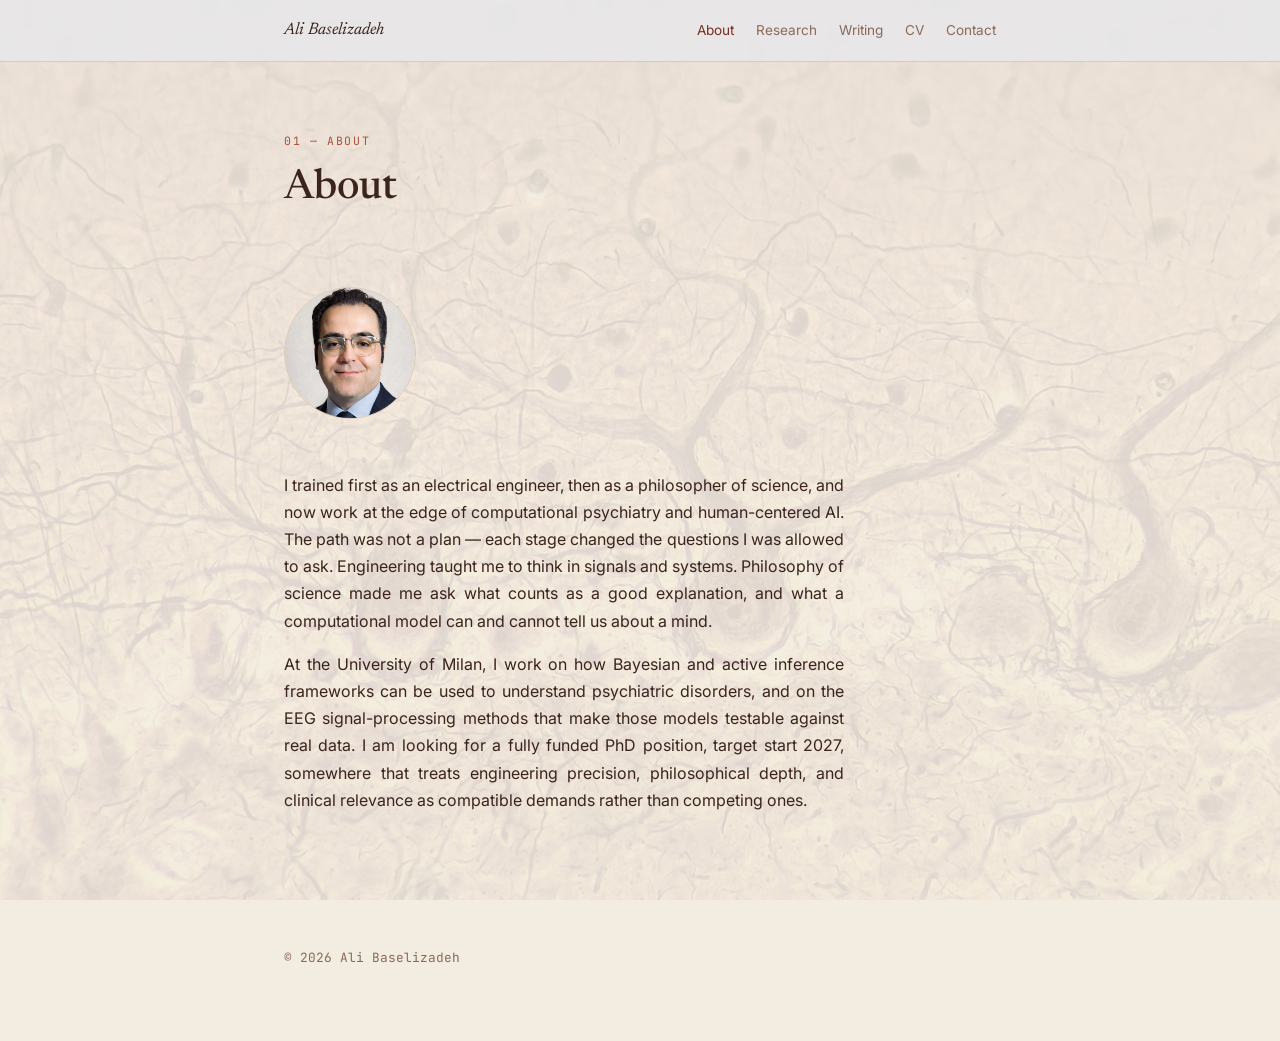
==== about.html @ d46c3729 "Add files via upload First version of website." ====
<!DOCTYPE html>
<html lang="en">
<head>
<meta charset="UTF-8" />
<meta name="viewport" content="width=device-width, initial-scale=1.0" />
<title>About — Ali Baselizadeh</title>
<meta name="description" content="About Ali Baselizadeh." />
<link rel="preconnect" href="https://fonts.googleapis.com" />
<link href="https://fonts.googleapis.com/css2?family=Newsreader:ital,opsz,wght@0,6..72,400;0,6..72,500;1,6..72,400;1,6..72,500&family=Inter:wght@400;500;600&family=JetBrains+Mono:wght@400;500&display=swap" rel="stylesheet" />
<link rel="stylesheet" href="style.css" />
</head>
<body class="theme-brick" data-bg-image="about">
<!--
  Optional background painting for this page.
  ADD YOUR IMAGE HERE: put a file named "background.jpg" in this same
  folder (next to the html files) and it will appear automatically,
  as a soft, low-opacity backdrop. Nothing shows until that file exists.
-->
<div class="bg-art"></div>
<header class="nav">
  <div class="nav-inner">
    <a href="index.html" class="nav-mark">Ali Baselizadeh</a>
    <nav class="nav-links">
      <a href="about.html" class="active">About</a>
      <a href="research.html">Research</a>
      <a href="writing.html">Writing</a>
      <a href="cv.html">CV</a>
      <a href="contact.html">Contact</a>
    </nav>
  </div>
</header>
<div class="page-head"><span class="eyebrow">01 &mdash; About</span><h1>About</h1></div>
<section id="about">
  <div class="wrap">
    <img src="portrait.jpg" alt="Ali Baselizadeh" style="width:132px;height:132px;border-radius:50%;object-fit:cover;margin-bottom:28px;border:1px solid var(--mist);" />

    <p class="lede">I trained first as an electrical engineer, then as a philosopher of science, and now work at the edge of computational psychiatry and human-centered AI. The path was not a plan &mdash; each stage changed the questions I was allowed to ask. Engineering taught me to think in signals and systems. Philosophy of science made me ask what counts as a good explanation, and what a computational model can and cannot tell us about a mind.</p>

    <p class="lede">At the University of Milan, I work on how Bayesian and active inference frameworks can be used to understand psychiatric disorders, and on the EEG signal-processing methods that make those models testable against real data. I am looking for a fully funded PhD position, target start 2027, somewhere that treats engineering precision, philosophical depth, and clinical relevance as compatible demands rather than competing ones.</p>
  </div>
</section>
<footer>
  <div class="wrap"><p>&copy; <span id="year"></span> Ali Baselizadeh</p></div>
</footer>
<script>document.getElementById('year').textContent = new Date().getFullYear();</script>
</body>
</html>
---- style.css ----
/* =====================================================================
   SHARED STYLESHEET — used by every page (index.html, about.html, ...)
   Keep this file in the SAME FOLDER as the html pages.
   Change a color once here and it updates the whole site.
===================================================================== */
:root{
  --bg:#e7e8ea;        /* page background — cool light grey (default / theme-blue) */
  --panel:#dde0e3;     /* card / alt-section background, slightly darker grey */
  --ink:#22262c;       /* primary text */
  --slate:#63697a;     /* secondary / muted text */
  --mist:#c3c6cc;      /* borders, dividers */
  --blue:#3f5c85;      /* accent 1 */
  --rose:#9c5875;      /* accent 2 */
  --maxw:760px;
}

/* ---------- Page color themes ----------
   Each page carries one of these classes on <body>.
   Change values here to retune a theme across every page that uses it. */
body.theme-blue{
  --bg:#e7e8ea; --panel:#dde0e3; --ink:#22262c; --slate:#63697a; --mist:#c3c6cc;
  --blue:#3f5c85; --rose:#9c5875;
}
body.theme-brick{
  --bg:#f3ece1; --panel:#ece1d0; --ink:#3a241c; --slate:#8a6a58; --mist:#dcc9b0;
  --blue:#7a2e22; --rose:#a85338;
}
body.theme-green{
  --bg:#ffffff; --panel:#eaf1ec; --ink:#12261c; --slate:#4b6358; --mist:#cfe0d5;
  --blue:#1c5c3f; --rose:#2f7d54;
}
body[data-bg-image="index"] .bg-art{ background-image:url('bg-green.jpg'); }
body[data-bg-image="about"] .bg-art{ background-image:url('bg-brick.jpg'); }
body[data-bg-image="research"] .bg-art{ background-image:url('bg-research.jpg'); }
body[data-bg-image="writing"] .bg-art{ background-image:url('bg-brick.jpg'); }
body[data-bg-image="cv"] .bg-art{ background-image:url('bg-cv.jpg'); }
body[data-bg-image="contact"] .bg-art{ background-image:url('bg-green.jpg'); }

*{box-sizing:border-box;}
html{scroll-behavior:smooth;}
body{
  margin:0;
  background:var(--bg);
  color:var(--ink);
  font-family:'Inter',sans-serif;
  font-size:16px;
  line-height:1.7;
  -webkit-font-smoothing:antialiased;
}
h1,h2,h3{
  font-family:'Newsreader',serif;
  font-weight:500;
  color:var(--ink);
  margin:0;
}
a{color:var(--blue);text-decoration:none;border-bottom:1px solid transparent;transition:border-color .2s,color .2s;}
a:hover, a:focus-visible{border-bottom-color:var(--blue);}
::selection{background:var(--rose);color:#fff;}

/* Justified body text throughout the site */
p, li, .lede, .cv-item .d{
  text-align:justify;
  text-justify:inter-word;
  hyphens:auto;
  -webkit-hyphens:auto;
}
h1,h2,h3,.eyebrow,.nav-links a,.nav-mark,.hero-links a,.contact-list a,.skill-tag,.entry .meta{
  text-align:left; /* headings/labels/short lines stay left-aligned, never justified */
}

/* Optional background painting layer — the actual image URL is set per
   page via body[data-bg-image] above; this just handles position/fade. */
.bg-art{
  position:fixed;inset:0;z-index:-1;
  background-position:center;background-size:cover;background-repeat:no-repeat;
  opacity:.10;
  pointer-events:none;
}

.wrap{max-width:var(--maxw);margin:0 auto;padding:0 24px;}
.eyebrow{
  font-family:'JetBrains Mono',monospace;
  font-size:.72rem;
  letter-spacing:.14em;
  text-transform:uppercase;
  color:var(--rose);
}

/* ---------- Nav (identical block on every page) ---------- */
header.nav{
  position:sticky;top:0;z-index:20;
  background:rgba(231,232,234,.88);
  backdrop-filter:blur(8px);
  border-bottom:1px solid var(--mist);
}
.nav-inner{
  max-width:var(--maxw);margin:0 auto;padding:16px 24px;
  display:flex;align-items:center;justify-content:space-between;gap:12px;flex-wrap:wrap;
}
.nav-mark{font-family:'Newsreader',serif;font-style:italic;font-size:1.05rem;color:var(--ink);border-bottom:none;}
.nav-links{display:flex;gap:22px;flex-wrap:wrap;}
.nav-links a{font-size:.85rem;color:var(--slate);border-bottom:none;}
.nav-links a:hover{color:var(--ink);}
.nav-links a.active{color:var(--blue);}

/* ---------- Hero (index.html only) ---------- */
.hero{max-width:var(--maxw);margin:0 auto;padding:88px 24px 60px;}
.hero h1{font-size:clamp(2.4rem,6vw,3.8rem);line-height:1.15;max-width:12ch;}
.hero h1 em{font-style:italic;color:var(--rose);}
.hero p.role{margin-top:18px;color:var(--slate);font-size:1.02rem;max-width:46ch;}
.hero p.role .name{color:var(--ink);}
.hero-links{margin-top:36px;display:flex;gap:22px;flex-wrap:wrap;}
.hero-links a{font-family:'JetBrains Mono',monospace;font-size:.82rem;color:var(--blue);}

.wave{width:100%;height:auto;margin-top:52px;display:block;}
.wave path{
  fill:none;stroke:url(#waveGradient);stroke-width:1.5;
  stroke-dasharray:1400;stroke-dashoffset:1400;
  animation:draw 2.6s ease-out .3s forwards;
}
@keyframes draw{to{stroke-dashoffset:0;}}
@media (prefers-reduced-motion: reduce){
  .wave path{animation:none;stroke-dashoffset:0;}
  html{scroll-behavior:auto;}
}

/* ---------- Page header (subpages: about / research / writing / cv / contact) ---------- */
.page-head{max-width:var(--maxw);margin:0 auto;padding:64px 24px 8px;}
.page-head h1{font-size:clamp(2rem,4.5vw,2.6rem);}

/* ---------- Sections ---------- */
section{padding:56px 0 64px;}
section .head{display:flex;align-items:baseline;gap:14px;margin-bottom:32px;}
section .head h2{font-size:clamp(1.5rem,3vw,1.9rem);}

.lede{max-width:56ch;color:var(--ink);}
.lede + .lede{margin-top:16px;}
.muted{color:var(--slate);}

/* portrait placeholder */
.portrait-slot{
  width:132px;height:132px;border-radius:50%;
  border:1px solid var(--mist);
  display:flex;align-items:center;justify-content:center;
  color:var(--slate);font-family:'JetBrains Mono',monospace;font-size:.68rem;
  text-align:center;padding:10px;margin-bottom:28px;
  background:var(--panel);
}

/* ---------- Research cards ---------- */
.projects{display:flex;flex-direction:column;gap:0;}
.project{
  display:grid;grid-template-columns:56px 1fr;gap:18px;
  padding:26px 0;border-top:1px solid var(--mist);
}
.project:first-child{border-top:none;padding-top:0;}
.project .num{font-family:'JetBrains Mono',monospace;font-size:.85rem;padding-top:3px;}
.project:nth-child(odd) .num{color:var(--blue);}
.project:nth-child(even) .num{color:var(--rose);}
.project h3{font-size:1.15rem;font-weight:500;margin-bottom:8px;}
.project p{color:var(--slate);margin:0;font-size:.96rem;}
.project .with{display:inline-block;margin-top:10px;font-family:'JetBrains Mono',monospace;font-size:.72rem;color:var(--slate);}

/* ---------- Writing ---------- */
.entry{padding:24px 0;border-top:1px solid var(--mist);}
.entry:first-child{border-top:none;padding-top:0;}
.entry .meta{font-family:'JetBrains Mono',monospace;font-size:.72rem;color:var(--rose);letter-spacing:.06em;margin-bottom:8px;}
.entry h3{font-size:1.1rem;font-weight:500;margin-bottom:8px;}
.entry p{color:var(--slate);margin:0;font-size:.95rem;}

.gallery{display:grid;grid-template-columns:repeat(auto-fit,minmax(300px,1fr));gap:14px;margin-top:24px;}
.gallery .frame{
  aspect-ratio:16/9;border:1px solid var(--mist);border-radius:8px;
  display:flex;align-items:center;justify-content:center;overflow:hidden;
  color:var(--slate);font-family:'JetBrains Mono',monospace;font-size:.62rem;text-align:center;padding:0;
  background:var(--panel);
}
.gallery img{width:100%;height:100%;object-fit:cover;border-radius:8px;}

/* ---------- CV ---------- */
.cv-grid{display:grid;grid-template-columns:1fr;gap:36px;}
@media(min-width:640px){.cv-grid{grid-template-columns:1fr 1fr;}}
.cv-block h3{
  font-family:'JetBrains Mono',monospace;font-size:.78rem;letter-spacing:.1em;
  text-transform:uppercase;color:var(--blue);font-weight:500;margin-bottom:16px;
}
.cv-item{margin-bottom:14px;}
.cv-item .t{font-size:.95rem;color:var(--ink);}
.cv-item .d{font-size:.82rem;color:var(--slate);}
.skills-list{display:flex;flex-wrap:wrap;gap:8px;margin-top:4px;}
.skill-tag{
  font-family:'JetBrains Mono',monospace;font-size:.72rem;color:var(--ink);
  border:1px solid var(--mist);border-radius:999px;padding:4px 12px;
  background:var(--panel);
}
.cv-download{margin-top:28px;font-size:.88rem;}

/* ---------- Contact ---------- */
.contact-list{display:flex;flex-direction:column;gap:10px;margin-top:22px;}
.contact-list a{font-size:1rem;}
.contact-list .label{color:var(--slate);font-family:'JetBrains Mono',monospace;font-size:.72rem;display:inline-block;width:110px;}

footer{padding:40px 0 60px;text-align:center;}
footer p{color:var(--slate);font-size:.8rem;font-family:'JetBrains Mono',monospace;}

@media(max-width:600px){
  .nav-links{gap:14px;}
  .project{grid-template-columns:1fr;}
}
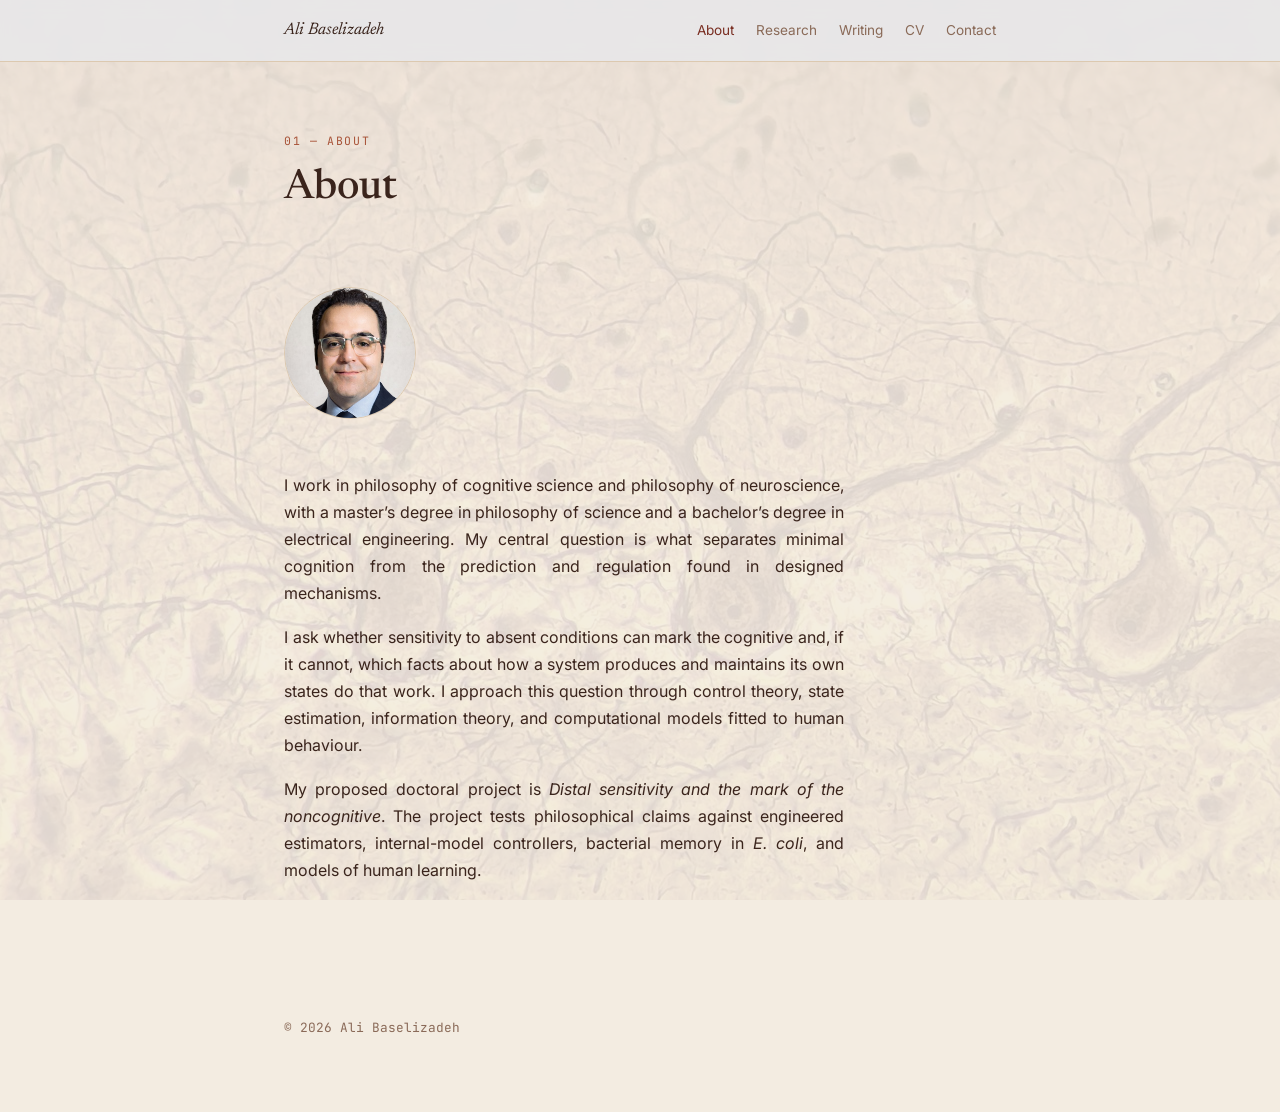
==== commit 26f30ed5: "Update site for philosophy research profile and CV" ====
--- a/about.html
+++ b/about.html
@@ -4,44 +4,21 @@
 <meta charset="UTF-8" />
 <meta name="viewport" content="width=device-width, initial-scale=1.0" />
 <title>About — Ali Baselizadeh</title>
-<meta name="description" content="About Ali Baselizadeh." />
+<meta name="description" content="Ali Baselizadeh — philosophy of cognitive science, philosophy of neuroscience, and computational modelling." />
 <link rel="preconnect" href="https://fonts.googleapis.com" />
 <link href="https://fonts.googleapis.com/css2?family=Newsreader:ital,opsz,wght@0,6..72,400;0,6..72,500;1,6..72,400;1,6..72,500&family=Inter:wght@400;500;600&family=JetBrains+Mono:wght@400;500&display=swap" rel="stylesheet" />
 <link rel="stylesheet" href="style.css" />
 </head>
 <body class="theme-brick" data-bg-image="about">
-<!--
-  Optional background painting for this page.
-  ADD YOUR IMAGE HERE: put a file named "background.jpg" in this same
-  folder (next to the html files) and it will appear automatically,
-  as a soft, low-opacity backdrop. Nothing shows until that file exists.
--->
 <div class="bg-art"></div>
-<header class="nav">
-  <div class="nav-inner">
-    <a href="index.html" class="nav-mark">Ali Baselizadeh</a>
-    <nav class="nav-links">
-      <a href="about.html" class="active">About</a>
-      <a href="research.html">Research</a>
-      <a href="writing.html">Writing</a>
-      <a href="cv.html">CV</a>
-      <a href="contact.html">Contact</a>
-    </nav>
-  </div>
-</header>
+<header class="nav"><div class="nav-inner"><a href="index.html" class="nav-mark">Ali Baselizadeh</a><nav class="nav-links"><a href="about.html" class="active">About</a><a href="research.html">Research</a><a href="writing.html">Writing</a><a href="cv.html">CV</a><a href="contact.html">Contact</a></nav></div></header>
 <div class="page-head"><span class="eyebrow">01 &mdash; About</span><h1>About</h1></div>
-<section id="about">
-  <div class="wrap">
-    <img src="portrait.jpg" alt="Ali Baselizadeh" style="width:132px;height:132px;border-radius:50%;object-fit:cover;margin-bottom:28px;border:1px solid var(--mist);" />
-
-    <p class="lede">I trained first as an electrical engineer, then as a philosopher of science, and now work at the edge of computational psychiatry and human-centered AI. The path was not a plan &mdash; each stage changed the questions I was allowed to ask. Engineering taught me to think in signals and systems. Philosophy of science made me ask what counts as a good explanation, and what a computational model can and cannot tell us about a mind.</p>
-
-    <p class="lede">At the University of Milan, I work on how Bayesian and active inference frameworks can be used to understand psychiatric disorders, and on the EEG signal-processing methods that make those models testable against real data. I am looking for a fully funded PhD position, target start 2027, somewhere that treats engineering precision, philosophical depth, and clinical relevance as compatible demands rather than competing ones.</p>
-  </div>
-</section>
-<footer>
-  <div class="wrap"><p>&copy; <span id="year"></span> Ali Baselizadeh</p></div>
-</footer>
+<section id="about"><div class="wrap">
+<img src="portrait.jpg" alt="Ali Baselizadeh" style="width:132px;height:132px;border-radius:50%;object-fit:cover;margin-bottom:28px;border:1px solid var(--mist);" />
+<p class="lede">I work in philosophy of cognitive science and philosophy of neuroscience, with a master&rsquo;s degree in philosophy of science and a bachelor&rsquo;s degree in electrical engineering. My central question is what separates minimal cognition from the prediction and regulation found in designed mechanisms.</p>
+<p class="lede">I ask whether sensitivity to absent conditions can mark the cognitive and, if it cannot, which facts about how a system produces and maintains its own states do that work. I approach this question through control theory, state estimation, information theory, and computational models fitted to human behaviour.</p>
+<p class="lede">My proposed doctoral project is <em>Distal sensitivity and the mark of the noncognitive</em>. The project tests philosophical claims against engineered estimators, internal-model controllers, bacterial memory in <em>E. coli</em>, and models of human learning.</p>
+</div></section>
+<footer><div class="wrap"><p>&copy; <span id="year"></span> Ali Baselizadeh</p></div></footer>
 <script>document.getElementById('year').textContent = new Date().getFullYear();</script>
-</body>
-</html>
+</body></html>
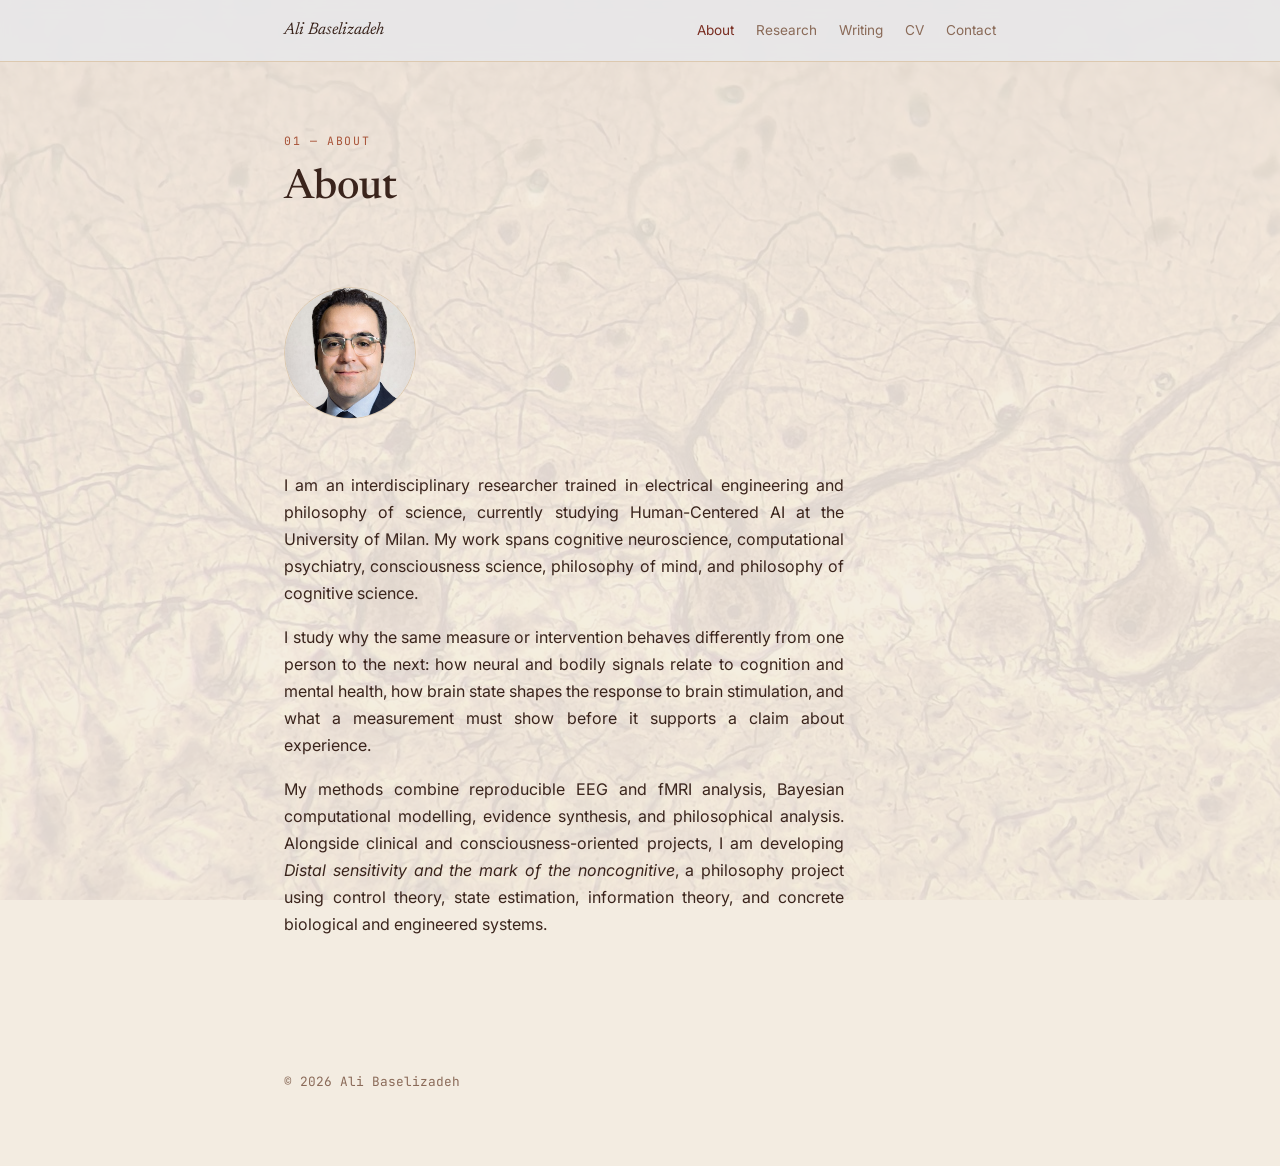
==== commit 586798f3: "Keep general CV and add philosophy research supplement" ====
--- a/about.html
+++ b/about.html
@@ -1,24 +1,4 @@
 <!DOCTYPE html>
-<html lang="en">
-<head>
-<meta charset="UTF-8" />
-<meta name="viewport" content="width=device-width, initial-scale=1.0" />
-<title>About — Ali Baselizadeh</title>
-<meta name="description" content="Ali Baselizadeh — philosophy of cognitive science, philosophy of neuroscience, and computational modelling." />
-<link rel="preconnect" href="https://fonts.googleapis.com" />
-<link href="https://fonts.googleapis.com/css2?family=Newsreader:ital,opsz,wght@0,6..72,400;0,6..72,500;1,6..72,400;1,6..72,500&family=Inter:wght@400;500;600&family=JetBrains+Mono:wght@400;500&display=swap" rel="stylesheet" />
-<link rel="stylesheet" href="style.css" />
-</head>
-<body class="theme-brick" data-bg-image="about">
-<div class="bg-art"></div>
-<header class="nav"><div class="nav-inner"><a href="index.html" class="nav-mark">Ali Baselizadeh</a><nav class="nav-links"><a href="about.html" class="active">About</a><a href="research.html">Research</a><a href="writing.html">Writing</a><a href="cv.html">CV</a><a href="contact.html">Contact</a></nav></div></header>
-<div class="page-head"><span class="eyebrow">01 &mdash; About</span><h1>About</h1></div>
-<section id="about"><div class="wrap">
-<img src="portrait.jpg" alt="Ali Baselizadeh" style="width:132px;height:132px;border-radius:50%;object-fit:cover;margin-bottom:28px;border:1px solid var(--mist);" />
-<p class="lede">I work in philosophy of cognitive science and philosophy of neuroscience, with a master&rsquo;s degree in philosophy of science and a bachelor&rsquo;s degree in electrical engineering. My central question is what separates minimal cognition from the prediction and regulation found in designed mechanisms.</p>
-<p class="lede">I ask whether sensitivity to absent conditions can mark the cognitive and, if it cannot, which facts about how a system produces and maintains its own states do that work. I approach this question through control theory, state estimation, information theory, and computational models fitted to human behaviour.</p>
-<p class="lede">My proposed doctoral project is <em>Distal sensitivity and the mark of the noncognitive</em>. The project tests philosophical claims against engineered estimators, internal-model controllers, bacterial memory in <em>E. coli</em>, and models of human learning.</p>
-</div></section>
-<footer><div class="wrap"><p>&copy; <span id="year"></span> Ali Baselizadeh</p></div></footer>
-<script>document.getElementById('year').textContent = new Date().getFullYear();</script>
-</body></html>
+<html lang="en"><head><meta charset="UTF-8" /><meta name="viewport" content="width=device-width, initial-scale=1.0" /><title>About — Ali Baselizadeh</title><meta name="description" content="Ali Baselizadeh — cognitive neuroscience, computational psychiatry, philosophy, and computational modelling." /><link rel="preconnect" href="https://fonts.googleapis.com" /><link href="https://fonts.googleapis.com/css2?family=Newsreader:ital,opsz,wght@0,6..72,400;0,6..72,500;1,0..72,400;1,6..72,500&family=Inter:wght@400;500;600&family=JetBrains+Mono:wght@400;500&display=swap" rel="stylesheet" /><link rel="stylesheet" href="style.css" /></head>
+<body class="theme-brick" data-bg-image="about"><div class="bg-art"></div><header class="nav"><div class="nav-inner"><a href="index.html" class="nav-mark">Ali Baselizadeh</a><nav class="nav-links"><a href="about.html" class="active">About</a><a href="research.html">Research</a><a href="writing.html">Writing</a><a href="cv.html">CV</a><a href="contact.html">Contact</a></nav></div></header>
+<div class="page-head"><span class="eyebrow">01 &mdash; About</span><h1>About</h1></div><section id="about"><div class="wrap"><img src="portrait.jpg" alt="Ali Baselizadeh" style="width:132px;height:132px;border-radius:50%;object-fit:cover;margin-bottom:28px;border:1px solid var(--mist);" /><p class="lede">I am an interdisciplinary researcher trained in electrical engineering and philosophy of science, currently studying Human-Centered AI at the University of Milan. My work spans cognitive neuroscience, computational psychiatry, consciousness science, philosophy of mind, and philosophy of cognitive science.</p><p class="lede">I study why the same measure or intervention behaves differently from one person to the next: how neural and bodily signals relate to cognition and mental health, how brain state shapes the response to brain stimulation, and what a measurement must show before it supports a claim about experience.</p><p class="lede">My methods combine reproducible EEG and fMRI analysis, Bayesian computational modelling, evidence synthesis, and philosophical analysis. Alongside clinical and consciousness-oriented projects, I am developing <em>Distal sensitivity and the mark of the noncognitive</em>, a philosophy project using control theory, state estimation, information theory, and concrete biological and engineered systems.</p></div></section><footer><div class="wrap"><p>&copy; <span id="year"></span> Ali Baselizadeh</p></div></footer><script>document.getElementById('year').textContent = new Date().getFullYear();</script></body></html>
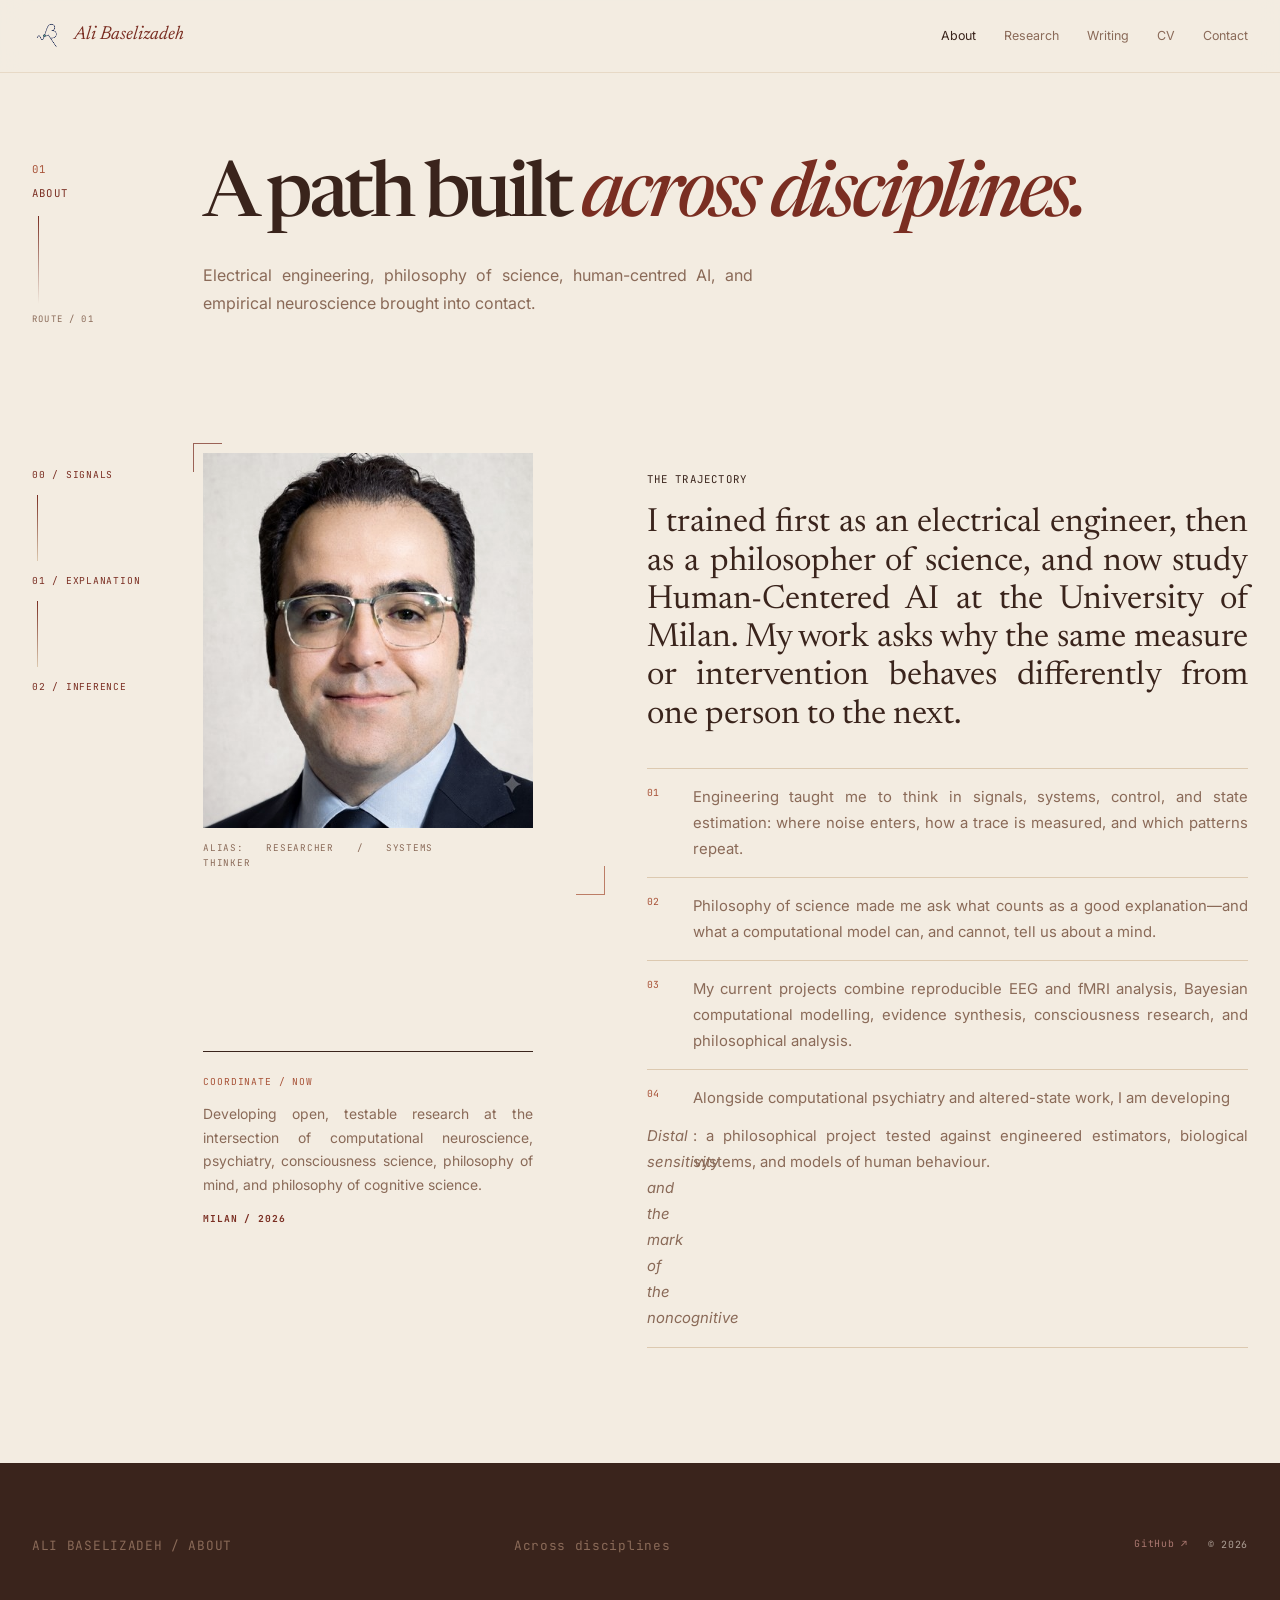
==== commit a8cf9193: "Mirror Manus portfolio layout on GitHub Pages" ====
--- a/about.html
+++ b/about.html
@@ -1,4 +1 @@
-<!DOCTYPE html>
-<html lang="en"><head><meta charset="UTF-8" /><meta name="viewport" content="width=device-width, initial-scale=1.0" /><title>About — Ali Baselizadeh</title><meta name="description" content="Ali Baselizadeh — cognitive neuroscience, computational psychiatry, philosophy, and computational modelling." /><link rel="preconnect" href="https://fonts.googleapis.com" /><link href="https://fonts.googleapis.com/css2?family=Newsreader:ital,opsz,wght@0,6..72,400;0,6..72,500;1,0..72,400;1,6..72,500&family=Inter:wght@400;500;600&family=JetBrains+Mono:wght@400;500&display=swap" rel="stylesheet" /><link rel="stylesheet" href="style.css" /></head>
-<body class="theme-brick" data-bg-image="about"><div class="bg-art"></div><header class="nav"><div class="nav-inner"><a href="index.html" class="nav-mark">Ali Baselizadeh</a><nav class="nav-links"><a href="about.html" class="active">About</a><a href="research.html">Research</a><a href="writing.html">Writing</a><a href="cv.html">CV</a><a href="contact.html">Contact</a></nav></div></header>
-<div class="page-head"><span class="eyebrow">01 &mdash; About</span><h1>About</h1></div><section id="about"><div class="wrap"><img src="portrait.jpg" alt="Ali Baselizadeh" style="width:132px;height:132px;border-radius:50%;object-fit:cover;margin-bottom:28px;border:1px solid var(--mist);" /><p class="lede">I am an interdisciplinary researcher trained in electrical engineering and philosophy of science, currently studying Human-Centered AI at the University of Milan. My work spans cognitive neuroscience, computational psychiatry, consciousness science, philosophy of mind, and philosophy of cognitive science.</p><p class="lede">I study why the same measure or intervention behaves differently from one person to the next: how neural and bodily signals relate to cognition and mental health, how brain state shapes the response to brain stimulation, and what a measurement must show before it supports a claim about experience.</p><p class="lede">My methods combine reproducible EEG and fMRI analysis, Bayesian computational modelling, evidence synthesis, and philosophical analysis. Alongside clinical and consciousness-oriented projects, I am developing <em>Distal sensitivity and the mark of the noncognitive</em>, a philosophy project using control theory, state estimation, information theory, and concrete biological and engineered systems.</p></div></section><footer><div class="wrap"><p>&copy; <span id="year"></span> Ali Baselizadeh</p></div></footer><script>document.getElementById('year').textContent = new Date().getFullYear();</script></body></html>
+<!doctype html><html lang="en"><head><meta charset="utf-8"><meta name="viewport" content="width=device-width,initial-scale=1"><title>About — Ali Baselizadeh</title><link rel="preconnect" href="https://fonts.googleapis.com"><link href="https://fonts.googleapis.com/css2?family=Newsreader:opsz,wght@6..72,400;6..72,500&family=Inter:wght@400;500;600&family=JetBrains+Mono:wght@400;500&display=swap" rel="stylesheet"><link rel="stylesheet" href="style.css"><link rel="stylesheet" href="manus-mirror.css"></head><body class="theme-brick"><div class="site-shell"><header class="site-header"><div class="nav-frame"><a class="brand-lockup" href="index.html"><img src="media/ali-signal-mark.png" alt=""><span class="brand-name">Ali Baselizadeh</span></a><nav class="site-nav"><a class="active" href="about.html">About</a><a href="research.html">Research</a><a href="writing.html">Writing</a><a href="cv.html">CV</a><a href="contact.html">Contact</a></nav></div></header><main class="subpage"><div class="section-frame page-header"><div class="page-header-meta"><span>01</span><span>ABOUT</span><i class="route-stem"></i><small>ROUTE / 01</small></div><div><h1>A path built <em>across disciplines.</em></h1><p>Electrical engineering, philosophy of science, human-centred AI, and empirical neuroscience brought into contact.</p></div></div><section class="section-frame bio-section"><aside class="bio-route"><span>00 / SIGNALS</span><i></i><span>01 / EXPLANATION</span><i></i><span>02 / INFERENCE</span></aside><div class="bio-portrait fracture-corner"><img src="media/portrait.jpg" alt="Ali Baselizadeh"><p>ALIAS: RESEARCHER / SYSTEMS THINKER</p></div><div class="bio-copy"><p class="eyebrow-copy">THE TRAJECTORY</p><p class="bio-lead">I trained first as an electrical engineer, then as a philosopher of science, and now study Human-Centered AI at the University of Milan. My work asks why the same measure or intervention behaves differently from one person to the next.</p><div class="bio-paragraphs"><p><span>01</span>Engineering taught me to think in signals, systems, control, and state estimation: where noise enters, how a trace is measured, and which patterns repeat.</p><p><span>02</span>Philosophy of science made me ask what counts as a good explanation—and what a computational model can, and cannot, tell us about a mind.</p><p><span>03</span>My current projects combine reproducible EEG and fMRI analysis, Bayesian computational modelling, evidence synthesis, consciousness research, and philosophical analysis.</p><p><span>04</span>Alongside computational psychiatry and altered-state work, I am developing <em>Distal sensitivity and the mark of the noncognitive</em>: a philosophical project tested against engineered estimators, biological systems, and models of human behaviour.</p></div></div><aside class="bio-note"><span>COORDINATE / NOW</span><p>Developing open, testable research at the intersection of computational neuroscience, psychiatry, consciousness science, philosophy of mind, and philosophy of cognitive science.</p><strong>MILAN / 2026</strong></aside></section></main><footer class="site-footer"><div class="section-frame footer-frame"><p>ALI BASELIZADEH / ABOUT</p><p>Across disciplines</p><a href="https://github.com/AliBaselizadeh" target="_blank" rel="noopener">GitHub ↗</a><span>© <span id="year"></span></span></div></footer></div><script>document.getElementById('year').textContent=new Date().getFullYear()</script></body></html>
--- a/manus-mirror.css
+++ b/manus-mirror.css
@@ -0,0 +1,10 @@
+/* Same structure as the Manus portfolio; all colors intentionally inherit GitHub theme variables. */
+:root{--display:'Newsreader',Georgia,serif;--body:'Inter',system-ui,sans-serif;--mono:'JetBrains Mono',monospace;--ease-out:cubic-bezier(.23,1,.32,1)}
+*{box-sizing:border-box}.site-shell{min-height:100vh;overflow:clip;background:var(--bg)}.section-frame,.nav-frame{width:min(1240px,calc(100% - 64px));margin:0 auto}.site-header{position:sticky;top:0;z-index:40;border-bottom:1px solid color-mix(in srgb,var(--mist) 55%,transparent);background:color-mix(in srgb,var(--bg) 93%,transparent);backdrop-filter:blur(12px)}.nav-frame{min-height:72px;display:flex;align-items:center;justify-content:space-between}.brand-lockup{display:inline-flex;align-items:center;gap:11px}.brand-lockup img{width:31px;height:31px;object-fit:contain}.brand-name{font-family:var(--display);font-size:1.18rem;font-style:italic}.site-nav{display:flex;align-items:stretch;align-self:stretch;gap:28px}.site-nav a{display:inline-flex;align-items:center;color:var(--slate);font-size:.78rem;border:0}.site-nav a:hover,.site-nav a.active{color:var(--ink)}
+.hero-section{position:relative;min-height:690px;isolation:isolate}.hero-canvas,.research-canvas,.writing-canvas,.cv-canvas,.contact-canvas{position:absolute;inset:0;z-index:-1;pointer-events:none}.hero-canvas{background:linear-gradient(90deg,color-mix(in srgb,var(--bg) 99%,transparent),color-mix(in srgb,var(--bg) 97%,transparent) 46%,color-mix(in srgb,var(--bg) 83%,transparent) 69%,color-mix(in srgb,var(--bg) 94%,transparent)),url('media/img0062-neural-tracts-landscape.webp') center/cover;filter:saturate(.62) contrast(.88)}.hero-frame{position:relative;display:grid;grid-template-columns:1.1fr .75fr;gap:6vw;padding-top:clamp(88px,12vw,158px)}.hero-copy{max-width:640px}.kicker,.eyebrow-copy,.project-tag,.page-header-meta,.entry-code,.read-note,.contact-location,.portrait-meta,.publication-strip>span{font-family:var(--mono);font-size:.67rem;letter-spacing:.11em;line-height:1.5}.kicker{color:var(--blue);margin:0 0 24px}.hero-copy h1,.page-header h1,h2,h3{font-family:var(--display);font-weight:500}.hero-copy h1{margin:0;max-width:11ch;font-size:clamp(3.55rem,6.5vw,6.65rem);line-height:.94;letter-spacing:-.055em}.hero-copy em,.page-header em{color:var(--blue)}.hero-lede{max-width:51ch;margin:32px 0 0;color:var(--slate);line-height:1.8;font-size:1.02rem}.hero-actions{display:flex;gap:26px;align-items:center;margin-top:37px}.button-ink{display:inline-flex;align-items:center;gap:10px;padding:12px 17px;background:var(--ink);color:var(--bg);font-family:var(--mono);font-size:.72rem;border:0}.button-ink:hover{background:var(--blue);color:var(--bg)}.text-link{display:inline-flex;gap:9px;align-items:center;color:var(--blue);font-family:var(--mono);font-size:.72rem;border-bottom:1px solid currentColor!important;padding-bottom:4px}.portrait-module{position:relative;justify-self:end;align-self:start;width:min(100%,330px);margin-top:38px;background:var(--bg)}.portrait-module img{width:100%;aspect-ratio:.94;display:block;object-fit:cover;object-position:50% 10%;filter:saturate(.86) contrast(1.04)}.portrait-meta{display:flex;justify-content:flex-end;padding:12px 0 0;color:var(--slate)}.fracture-corner{position:relative}.fracture-corner:before,.fracture-corner:after{content:"";position:absolute;width:28px;height:28px;pointer-events:none;opacity:.72}.fracture-corner:before{top:-10px;left:-10px;border-top:1px solid var(--blue);border-left:1px solid var(--blue)}.fracture-corner:after{bottom:-10px;right:-10px;border-right:1px solid var(--rose);border-bottom:1px solid var(--rose)}.hero-trace{grid-column:1/-1;width:min(680px,72%);margin-top:32px}.trace-glyph{display:block;width:100%;height:auto}.trace-glyph path{stroke:var(--blue);stroke-width:1.6;fill:none}.trace-glyph circle{fill:var(--rose)}.hero-annotation{grid-column:2;margin:-6px 0 38px;align-self:end;color:var(--slate);font-family:var(--mono);font-size:.67rem;line-height:1.8}
+.home-intro{padding-top:110px;padding-bottom:110px}.intro-grid{display:grid;grid-template-columns:minmax(150px,.4fr) 1.6fr;gap:8vw}.intro-grid h2{max-width:19ch;margin:0;font-size:clamp(2.25rem,4.4vw,4.4rem);line-height:1.02;letter-spacing:-.045em}.inline-link{margin-top:28px}.area-section{background:var(--ink);color:var(--bg);padding:92px 0 106px}.areas-heading{display:grid;grid-template-columns:minmax(150px,.4fr) 1.6fr;gap:8vw;margin:35px 0 66px}.areas-heading .eyebrow-copy{color:var(--blue)}.areas-heading>p:last-child{max-width:40ch;margin:0;color:color-mix(in srgb,var(--bg) 68%,transparent);line-height:1.7}.area-row{display:grid;grid-template-columns:minmax(200px,.8fr) 1.1fr;gap:26px;align-items:start;padding:26px 0;border-top:1px solid color-mix(in srgb,var(--bg) 17%,transparent)}.area-row:last-child{border-bottom:1px solid color-mix(in srgb,var(--bg) 17%,transparent)}.area-row h3{margin:0;font-size:1.55rem}.area-row p{margin:2px 0;color:color-mix(in srgb,var(--bg) 63%,transparent);line-height:1.65;font-size:.9rem}
+.subpage{min-height:calc(100vh - 76px)}.page-header{display:grid;grid-template-columns:120px 1fr;gap:4vw;padding-top:88px;padding-bottom:70px}.page-header-meta{display:flex;flex-direction:column;gap:8px;color:var(--blue)}.page-header-meta span:first-child{color:var(--rose)}.page-header-meta small{color:var(--slate);font-family:var(--mono);font-size:.56rem}.route-stem{width:1px;height:88px;margin:7px 0 1px 6px;background:linear-gradient(var(--blue),transparent)}.page-header h1{margin:0;font-size:clamp(3.15rem,6vw,5.5rem);line-height:.97;letter-spacing:-.055em}.page-header p{max-width:55ch;margin:26px 0 0;color:var(--slate);font-size:1rem;line-height:1.75}.projects-section{padding-bottom:115px}.project-intro{display:grid;grid-template-columns:120px minmax(0,1fr) 185px;gap:4vw;padding-bottom:35px}.project-intro>p:last-child{margin:0;max-width:50ch;color:var(--slate);line-height:1.7}.research-specimen{grid-column:3;grid-row:1/span 2;align-self:start;margin:0}.research-specimen img{display:block;width:100%;aspect-ratio:1;object-fit:cover}.research-specimen figcaption,.cv-signal-study figcaption{margin-top:8px;color:var(--slate);font-family:var(--mono);font-size:.55rem;letter-spacing:.08em;line-height:1.6}.project-stack{border-top:1px solid var(--mist)}.project-card{position:relative;display:grid;grid-template-columns:120px minmax(0,1fr) 28px;gap:4vw;padding:34px 0 31px;border-bottom:1px solid var(--mist);transition:background .2s var(--ease-out),padding .2s var(--ease-out)}.project-card:hover{background:color-mix(in srgb,var(--blue) 7%,transparent);padding-left:18px;padding-right:18px}.project-index{display:flex;gap:10px;color:var(--rose);font-family:var(--mono);font-size:.72rem}.project-index i{width:45px;height:1px;margin-top:6px;background:var(--rose)}.project-card h2{margin:8px 0 12px;font-size:clamp(1.55rem,2.8vw,2.45rem);line-height:1.04;letter-spacing:-.035em}.project-tag{margin:0;color:var(--blue)}.project-card p:not(.project-tag){max-width:68ch;margin:0;color:var(--slate);font-size:.94rem;line-height:1.75}.project-arrow{align-self:start;color:var(--blue);border:0}.project-status{align-self:start;color:var(--slate);font-family:var(--mono);font-size:.56rem;letter-spacing:.08em;text-align:right}
+.bio-section{display:grid;grid-template-columns:120px minmax(260px,.75fr) minmax(360px,1.15fr);grid-template-areas:'route portrait copy' 'route note copy';gap:45px 4vw;padding-bottom:115px;align-items:start}.bio-route{grid-area:route;display:flex;flex-direction:column;align-items:flex-start;gap:12px;padding-top:14px;color:var(--blue);font-family:var(--mono);font-size:.6rem;letter-spacing:.08em}.bio-route i{height:66px;width:1px;margin-left:5px;background:linear-gradient(var(--blue),var(--mist))}.bio-portrait{grid-area:portrait}.bio-portrait img{display:block;width:100%;max-width:330px;aspect-ratio:.88;object-fit:cover;object-position:50% 10%;filter:saturate(.84) contrast(1.03)}.bio-portrait p{max-width:230px;margin:13px 0;color:var(--slate);font-family:var(--mono);font-size:.58rem;letter-spacing:.08em}.bio-copy{grid-area:copy;max-width:640px;padding-top:8px}.bio-lead{margin:18px 0 33px;font-family:var(--display);font-size:clamp(1.55rem,2.6vw,2.3rem);line-height:1.15}.bio-paragraphs{border-top:1px solid var(--mist)}.bio-paragraphs p{display:grid;grid-template-columns:34px 1fr;gap:12px;margin:0;padding:15px 0;border-bottom:1px solid var(--mist);color:var(--slate);font-size:.93rem;line-height:1.75}.bio-paragraphs span{color:var(--rose);font-family:var(--mono);font-size:.61rem}.bio-note{grid-area:note;max-width:330px;padding:22px 0 0;border-top:1px solid var(--ink)}.bio-note>span,.bio-note strong{display:block;color:var(--rose);font-family:var(--mono);font-size:.6rem;letter-spacing:.09em}.bio-note p{margin:13px 0;color:var(--slate);font-size:.87rem;line-height:1.7}.bio-note strong{color:var(--blue)}
+.writing-section{padding-bottom:92px}.entry-list{border-top:1px solid var(--mist)}.essay-entry{display:grid;grid-template-columns:120px 1fr;gap:4vw;padding:40px 0 42px;border-bottom:1px solid var(--mist)}.entry-code{color:var(--blue)}.essay-entry h2{margin:10px 0 13px;max-width:25ch;font-size:clamp(1.7rem,3.3vw,2.8rem);line-height:1.02}.essay-entry p:not(.project-tag){max-width:70ch;margin:0;color:var(--slate);line-height:1.8}.read-note{display:inline-block;margin-top:20px;color:var(--rose)}.cv-section{padding-bottom:118px}.cv-identity{position:relative;max-width:920px;min-height:355px;padding:44px 46px;background:color-mix(in srgb,var(--panel) 72%,transparent);border:1px solid color-mix(in srgb,var(--blue) 28%,transparent)}.cv-identity h2{max-width:20ch;margin:16px 0;font-size:clamp(2.05rem,4vw,3.5rem);line-height:1.02}.cv-identity>p:not(.eyebrow-copy){margin:0 0 25px;color:var(--slate);font-family:var(--mono);font-size:.73rem}.cv-downloads{display:flex;flex-wrap:wrap;gap:10px;align-items:center;padding-right:230px}.cv-signal-study{position:absolute;right:42px;bottom:37px;width:198px;margin:0}.cv-signal-study img{display:block;width:100%;aspect-ratio:1.05;object-fit:cover;filter:grayscale(1) contrast(1.13);mix-blend-mode:multiply}.cv-columns{display:grid;grid-template-columns:1.15fr .85fr;gap:9vw;margin-top:73px}.cv-line{padding:19px 0;border-top:1px solid var(--mist)}.cv-line:last-child{border-bottom:1px solid var(--mist)}.cv-line h3{margin:0;font-size:1.25rem;line-height:1.2}.cv-line p{margin:8px 0;color:var(--slate);font-family:var(--mono);font-size:.68rem}.skill-grid{display:grid;grid-template-columns:repeat(2,1fr);margin-top:19px;border-top:1px solid var(--mist)}.skill-grid span{display:flex;flex-direction:column;gap:8px;min-height:104px;padding:15px 10px;border-bottom:1px solid var(--mist);font-size:.82rem}.skill-grid span:nth-child(odd){border-right:1px solid var(--mist)}.skill-grid small{color:var(--blue);font-family:var(--mono);font-size:.61rem}.publication-strip{display:grid;grid-template-columns:160px 1fr 20px;gap:25px;align-items:start;margin-top:74px;padding:24px 0;border-top:1px solid var(--ink);border-bottom:1px solid var(--ink)}.publication-strip>span{color:var(--rose)}.publication-strip p{margin:0;font-size:.91rem;line-height:1.75}
+.contact-section{display:grid;grid-template-columns:120px 1fr;gap:4vw;padding-bottom:138px}.contact-route{padding-top:5px}.contact-location{margin:0 0 16px;color:var(--rose)}.contact-route>p:not(.contact-location){color:var(--slate);font-size:.83rem;line-height:1.7}.contact-route>span{display:block;margin-top:28px;color:var(--blue);font-family:var(--mono);font-size:.58rem;letter-spacing:.08em}.contact-list{border-top:1px solid var(--mist)}.contact-list a{display:grid;grid-template-columns:150px 1fr 24px;gap:30px;align-items:center;padding:27px 0;border-bottom:1px solid var(--mist);transition:padding .18s var(--ease-out),background .18s var(--ease-out)}.contact-list a:hover{padding-left:17px;padding-right:17px;background:color-mix(in srgb,var(--blue) 8%,transparent)}.contact-list a span{color:var(--rose);font-family:var(--mono);font-size:.67rem;letter-spacing:.1em}.contact-list a strong{font-family:var(--display);font-size:clamp(1.25rem,2.7vw,2.25rem);font-weight:500;overflow-wrap:anywhere}.site-footer{background:var(--ink);color:color-mix(in srgb,var(--bg) 62%,transparent)}.footer-frame{display:grid;grid-template-columns:1fr 1.3fr auto auto;gap:20px;align-items:center;padding:32px 0;font-family:var(--mono);font-size:.62rem;letter-spacing:.07em}.footer-frame p{margin:0}.footer-frame a{color:color-mix(in srgb,var(--blue) 65%,white)}
+@media(max-width:820px){.section-frame,.nav-frame{width:min(100% - 40px,1240px)}.site-nav{gap:16px}.hero-frame{grid-template-columns:1fr;padding-top:78px}.portrait-module{grid-row:2;justify-self:start;width:min(70%,300px);margin-top:8px}.hero-trace{grid-column:1;width:100%;margin-top:4px}.hero-annotation{grid-column:1;margin:0 0 40px}.intro-grid,.areas-heading{grid-template-columns:1fr;gap:18px}.area-row{grid-template-columns:1fr;gap:8px}.page-header{grid-template-columns:1fr;gap:24px;padding-top:65px;padding-bottom:53px}.project-intro{grid-template-columns:1fr minmax(110px,32%);gap:17px}.project-intro>p:first-child{grid-column:1/-1}.research-specimen{grid-column:2;grid-row:2}.project-card{grid-template-columns:55px 1fr 20px;gap:14px}.project-index i{display:none}.essay-entry{grid-template-columns:55px 1fr;gap:14px}.bio-section{grid-template-columns:55px 1fr;grid-template-areas:'route portrait' 'route copy' 'route note';gap:30px 4vw}.cv-columns{grid-template-columns:1fr;gap:39px}.cv-identity{padding:34px 26px}.cv-downloads{padding-right:0;align-items:flex-start;flex-direction:column}.cv-signal-study{right:26px;bottom:28px;width:146px}.publication-strip{grid-template-columns:1fr 20px;gap:16px}.publication-strip>span{grid-column:1/-1}.contact-section{grid-template-columns:1fr}.contact-list a{grid-template-columns:1fr 20px;gap:10px}.contact-list a span{grid-column:1/-1}.footer-frame{grid-template-columns:1fr;gap:10px}}@media(max-width:480px){.section-frame,.nav-frame{width:min(100% - 32px,1240px)}.hero-copy h1{font-size:3.2rem}.hero-actions{align-items:flex-start;flex-direction:column;gap:18px}.project-card{grid-template-columns:1fr}.research-specimen{width:120px}}
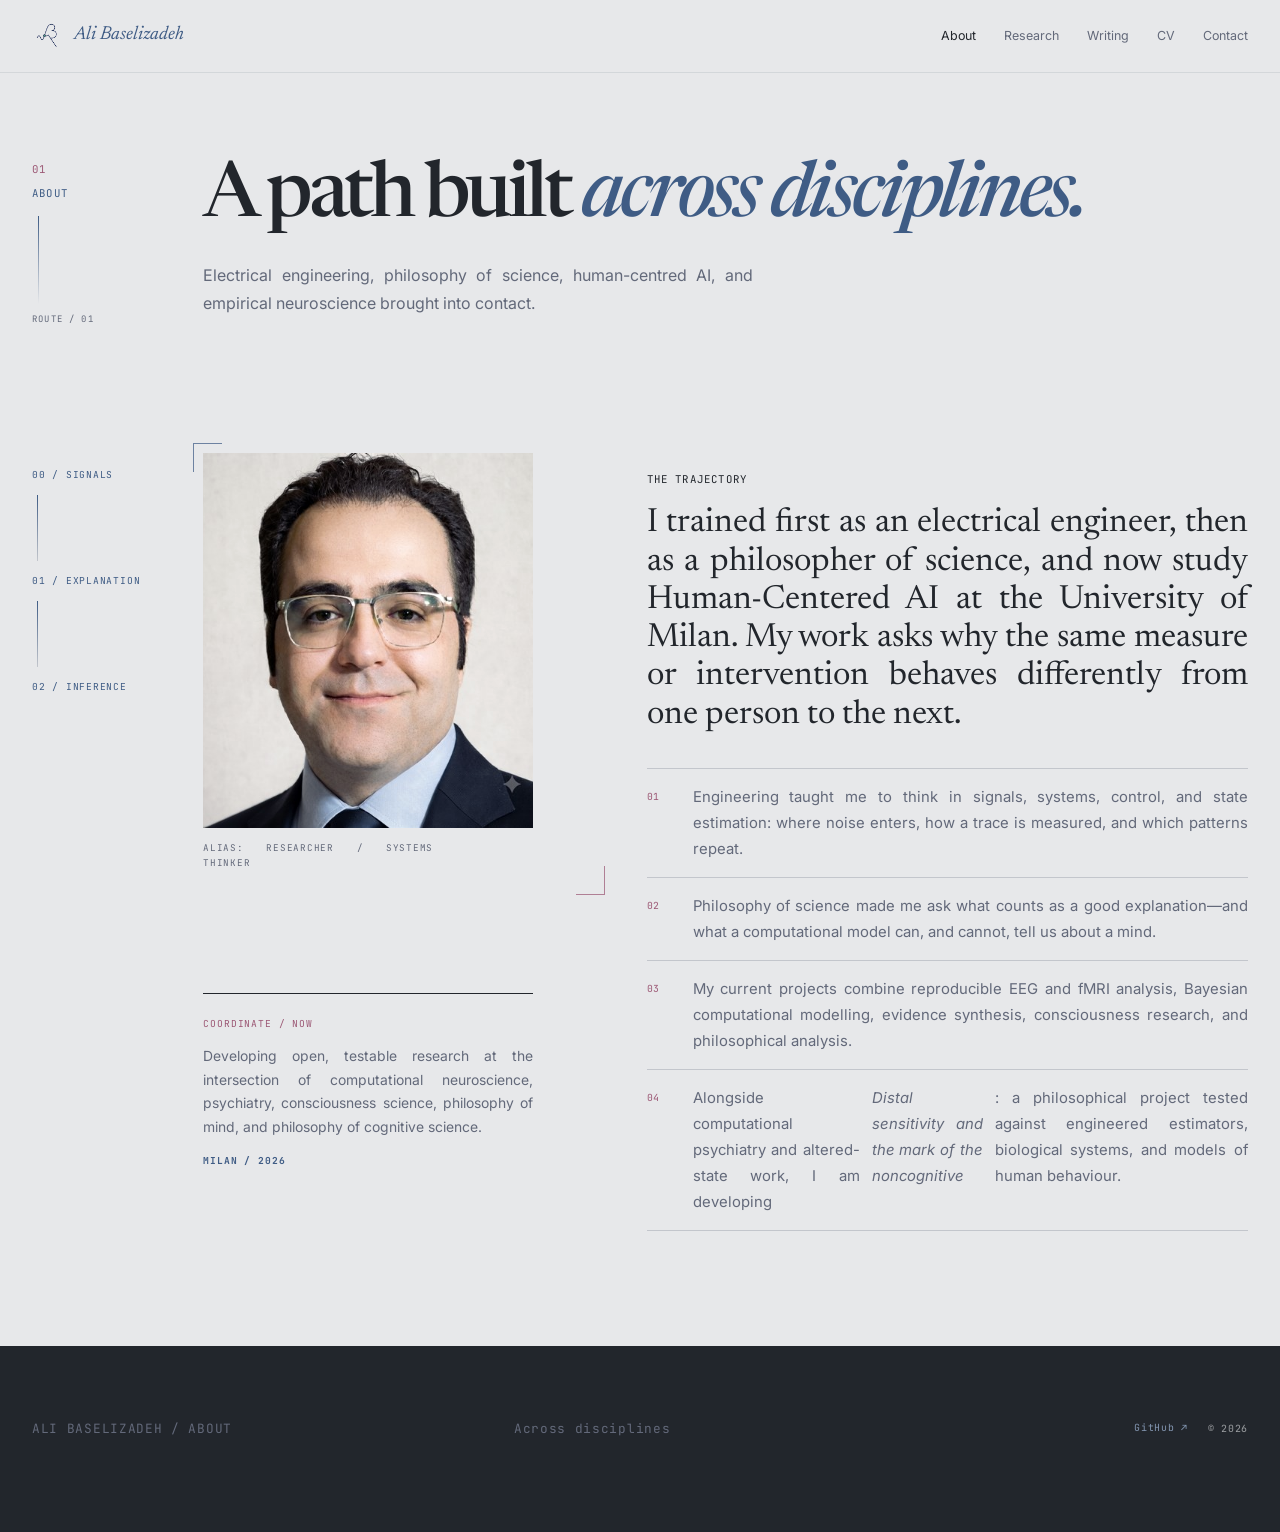
==== commit 6e37fadf: "Fix About text flow and unify cool grey theme" ====
--- a/about.html
+++ b/about.html
@@ -1 +1 @@
-<!doctype html><html lang="en"><head><meta charset="utf-8"><meta name="viewport" content="width=device-width,initial-scale=1"><title>About — Ali Baselizadeh</title><link rel="preconnect" href="https://fonts.googleapis.com"><link href="https://fonts.googleapis.com/css2?family=Newsreader:opsz,wght@6..72,400;6..72,500&family=Inter:wght@400;500;600&family=JetBrains+Mono:wght@400;500&display=swap" rel="stylesheet"><link rel="stylesheet" href="style.css"><link rel="stylesheet" href="manus-mirror.css"></head><body class="theme-brick"><div class="site-shell"><header class="site-header"><div class="nav-frame"><a class="brand-lockup" href="index.html"><img src="media/ali-signal-mark.png" alt=""><span class="brand-name">Ali Baselizadeh</span></a><nav class="site-nav"><a class="active" href="about.html">About</a><a href="research.html">Research</a><a href="writing.html">Writing</a><a href="cv.html">CV</a><a href="contact.html">Contact</a></nav></div></header><main class="subpage"><div class="section-frame page-header"><div class="page-header-meta"><span>01</span><span>ABOUT</span><i class="route-stem"></i><small>ROUTE / 01</small></div><div><h1>A path built <em>across disciplines.</em></h1><p>Electrical engineering, philosophy of science, human-centred AI, and empirical neuroscience brought into contact.</p></div></div><section class="section-frame bio-section"><aside class="bio-route"><span>00 / SIGNALS</span><i></i><span>01 / EXPLANATION</span><i></i><span>02 / INFERENCE</span></aside><div class="bio-portrait fracture-corner"><img src="media/portrait.jpg" alt="Ali Baselizadeh"><p>ALIAS: RESEARCHER / SYSTEMS THINKER</p></div><div class="bio-copy"><p class="eyebrow-copy">THE TRAJECTORY</p><p class="bio-lead">I trained first as an electrical engineer, then as a philosopher of science, and now study Human-Centered AI at the University of Milan. My work asks why the same measure or intervention behaves differently from one person to the next.</p><div class="bio-paragraphs"><p><span>01</span>Engineering taught me to think in signals, systems, control, and state estimation: where noise enters, how a trace is measured, and which patterns repeat.</p><p><span>02</span>Philosophy of science made me ask what counts as a good explanation—and what a computational model can, and cannot, tell us about a mind.</p><p><span>03</span>My current projects combine reproducible EEG and fMRI analysis, Bayesian computational modelling, evidence synthesis, consciousness research, and philosophical analysis.</p><p><span>04</span>Alongside computational psychiatry and altered-state work, I am developing <em>Distal sensitivity and the mark of the noncognitive</em>: a philosophical project tested against engineered estimators, biological systems, and models of human behaviour.</p></div></div><aside class="bio-note"><span>COORDINATE / NOW</span><p>Developing open, testable research at the intersection of computational neuroscience, psychiatry, consciousness science, philosophy of mind, and philosophy of cognitive science.</p><strong>MILAN / 2026</strong></aside></section></main><footer class="site-footer"><div class="section-frame footer-frame"><p>ALI BASELIZADEH / ABOUT</p><p>Across disciplines</p><a href="https://github.com/AliBaselizadeh" target="_blank" rel="noopener">GitHub ↗</a><span>© <span id="year"></span></span></div></footer></div><script>document.getElementById('year').textContent=new Date().getFullYear()</script></body></html>+<!doctype html><html lang="en"><head><meta charset="utf-8"><meta name="viewport" content="width=device-width,initial-scale=1"><title>About — Ali Baselizadeh</title><link rel="preconnect" href="https://fonts.googleapis.com"><link href="https://fonts.googleapis.com/css2?family=Newsreader:opsz,wght@6..72,400;6..72,500&family=Inter:wght@400;500;600&family=JetBrains+Mono:wght@400;500&display=swap" rel="stylesheet"><link rel="stylesheet" href="style.css"><link rel="stylesheet" href="manus-mirror.css"></head><body class="theme-blue"><div class="site-shell"><header class="site-header"><div class="nav-frame"><a class="brand-lockup" href="index.html"><img src="media/ali-signal-mark.png" alt=""><span class="brand-name">Ali Baselizadeh</span></a><nav class="site-nav"><a class="active" href="about.html">About</a><a href="research.html">Research</a><a href="writing.html">Writing</a><a href="cv.html">CV</a><a href="contact.html">Contact</a></nav></div></header><main class="subpage"><div class="section-frame page-header"><div class="page-header-meta"><span>01</span><span>ABOUT</span><i class="route-stem"></i><small>ROUTE / 01</small></div><div><h1>A path built <em>across disciplines.</em></h1><p>Electrical engineering, philosophy of science, human-centred AI, and empirical neuroscience brought into contact.</p></div></div><section class="section-frame bio-section"><aside class="bio-route"><span>00 / SIGNALS</span><i></i><span>01 / EXPLANATION</span><i></i><span>02 / INFERENCE</span></aside><div class="bio-portrait fracture-corner"><img src="media/portrait.jpg" alt="Ali Baselizadeh"><p>ALIAS: RESEARCHER / SYSTEMS THINKER</p></div><div class="bio-copy"><p class="eyebrow-copy">THE TRAJECTORY</p><p class="bio-lead">I trained first as an electrical engineer, then as a philosopher of science, and now study Human-Centered AI at the University of Milan. My work asks why the same measure or intervention behaves differently from one person to the next.</p><div class="bio-paragraphs"><p><span>01</span>Engineering taught me to think in signals, systems, control, and state estimation: where noise enters, how a trace is measured, and which patterns repeat.</p><p><span>02</span>Philosophy of science made me ask what counts as a good explanation—and what a computational model can, and cannot, tell us about a mind.</p><p><span>03</span>My current projects combine reproducible EEG and fMRI analysis, Bayesian computational modelling, evidence synthesis, consciousness research, and philosophical analysis.</p><p><span>04</span>Alongside computational psychiatry and altered-state work, I am developing <em>Distal sensitivity and the mark of the noncognitive</em>: a philosophical project tested against engineered estimators, biological systems, and models of human behaviour.</p></div></div><aside class="bio-note"><span>COORDINATE / NOW</span><p>Developing open, testable research at the intersection of computational neuroscience, psychiatry, consciousness science, philosophy of mind, and philosophy of cognitive science.</p><strong>MILAN / 2026</strong></aside></section></main><footer class="site-footer"><div class="section-frame footer-frame"><p>ALI BASELIZADEH / ABOUT</p><p>Across disciplines</p><a href="https://github.com/AliBaselizadeh" target="_blank" rel="noopener">GitHub ↗</a><span>© <span id="year"></span></span></div></footer></div><script>document.getElementById('year').textContent=new Date().getFullYear()</script></body></html>
--- a/manus-mirror.css
+++ b/manus-mirror.css
@@ -8,3 +8,6 @@
 .writing-section{padding-bottom:92px}.entry-list{border-top:1px solid var(--mist)}.essay-entry{display:grid;grid-template-columns:120px 1fr;gap:4vw;padding:40px 0 42px;border-bottom:1px solid var(--mist)}.entry-code{color:var(--blue)}.essay-entry h2{margin:10px 0 13px;max-width:25ch;font-size:clamp(1.7rem,3.3vw,2.8rem);line-height:1.02}.essay-entry p:not(.project-tag){max-width:70ch;margin:0;color:var(--slate);line-height:1.8}.read-note{display:inline-block;margin-top:20px;color:var(--rose)}.cv-section{padding-bottom:118px}.cv-identity{position:relative;max-width:920px;min-height:355px;padding:44px 46px;background:color-mix(in srgb,var(--panel) 72%,transparent);border:1px solid color-mix(in srgb,var(--blue) 28%,transparent)}.cv-identity h2{max-width:20ch;margin:16px 0;font-size:clamp(2.05rem,4vw,3.5rem);line-height:1.02}.cv-identity>p:not(.eyebrow-copy){margin:0 0 25px;color:var(--slate);font-family:var(--mono);font-size:.73rem}.cv-downloads{display:flex;flex-wrap:wrap;gap:10px;align-items:center;padding-right:230px}.cv-signal-study{position:absolute;right:42px;bottom:37px;width:198px;margin:0}.cv-signal-study img{display:block;width:100%;aspect-ratio:1.05;object-fit:cover;filter:grayscale(1) contrast(1.13);mix-blend-mode:multiply}.cv-columns{display:grid;grid-template-columns:1.15fr .85fr;gap:9vw;margin-top:73px}.cv-line{padding:19px 0;border-top:1px solid var(--mist)}.cv-line:last-child{border-bottom:1px solid var(--mist)}.cv-line h3{margin:0;font-size:1.25rem;line-height:1.2}.cv-line p{margin:8px 0;color:var(--slate);font-family:var(--mono);font-size:.68rem}.skill-grid{display:grid;grid-template-columns:repeat(2,1fr);margin-top:19px;border-top:1px solid var(--mist)}.skill-grid span{display:flex;flex-direction:column;gap:8px;min-height:104px;padding:15px 10px;border-bottom:1px solid var(--mist);font-size:.82rem}.skill-grid span:nth-child(odd){border-right:1px solid var(--mist)}.skill-grid small{color:var(--blue);font-family:var(--mono);font-size:.61rem}.publication-strip{display:grid;grid-template-columns:160px 1fr 20px;gap:25px;align-items:start;margin-top:74px;padding:24px 0;border-top:1px solid var(--ink);border-bottom:1px solid var(--ink)}.publication-strip>span{color:var(--rose)}.publication-strip p{margin:0;font-size:.91rem;line-height:1.75}
 .contact-section{display:grid;grid-template-columns:120px 1fr;gap:4vw;padding-bottom:138px}.contact-route{padding-top:5px}.contact-location{margin:0 0 16px;color:var(--rose)}.contact-route>p:not(.contact-location){color:var(--slate);font-size:.83rem;line-height:1.7}.contact-route>span{display:block;margin-top:28px;color:var(--blue);font-family:var(--mono);font-size:.58rem;letter-spacing:.08em}.contact-list{border-top:1px solid var(--mist)}.contact-list a{display:grid;grid-template-columns:150px 1fr 24px;gap:30px;align-items:center;padding:27px 0;border-bottom:1px solid var(--mist);transition:padding .18s var(--ease-out),background .18s var(--ease-out)}.contact-list a:hover{padding-left:17px;padding-right:17px;background:color-mix(in srgb,var(--blue) 8%,transparent)}.contact-list a span{color:var(--rose);font-family:var(--mono);font-size:.67rem;letter-spacing:.1em}.contact-list a strong{font-family:var(--display);font-size:clamp(1.25rem,2.7vw,2.25rem);font-weight:500;overflow-wrap:anywhere}.site-footer{background:var(--ink);color:color-mix(in srgb,var(--bg) 62%,transparent)}.footer-frame{display:grid;grid-template-columns:1fr 1.3fr auto auto;gap:20px;align-items:center;padding:32px 0;font-family:var(--mono);font-size:.62rem;letter-spacing:.07em}.footer-frame p{margin:0}.footer-frame a{color:color-mix(in srgb,var(--blue) 65%,white)}
 @media(max-width:820px){.section-frame,.nav-frame{width:min(100% - 40px,1240px)}.site-nav{gap:16px}.hero-frame{grid-template-columns:1fr;padding-top:78px}.portrait-module{grid-row:2;justify-self:start;width:min(70%,300px);margin-top:8px}.hero-trace{grid-column:1;width:100%;margin-top:4px}.hero-annotation{grid-column:1;margin:0 0 40px}.intro-grid,.areas-heading{grid-template-columns:1fr;gap:18px}.area-row{grid-template-columns:1fr;gap:8px}.page-header{grid-template-columns:1fr;gap:24px;padding-top:65px;padding-bottom:53px}.project-intro{grid-template-columns:1fr minmax(110px,32%);gap:17px}.project-intro>p:first-child{grid-column:1/-1}.research-specimen{grid-column:2;grid-row:2}.project-card{grid-template-columns:55px 1fr 20px;gap:14px}.project-index i{display:none}.essay-entry{grid-template-columns:55px 1fr;gap:14px}.bio-section{grid-template-columns:55px 1fr;grid-template-areas:'route portrait' 'route copy' 'route note';gap:30px 4vw}.cv-columns{grid-template-columns:1fr;gap:39px}.cv-identity{padding:34px 26px}.cv-downloads{padding-right:0;align-items:flex-start;flex-direction:column}.cv-signal-study{right:26px;bottom:28px;width:146px}.publication-strip{grid-template-columns:1fr 20px;gap:16px}.publication-strip>span{grid-column:1/-1}.contact-section{grid-template-columns:1fr}.contact-list a{grid-template-columns:1fr 20px;gap:10px}.contact-list a span{grid-column:1/-1}.footer-frame{grid-template-columns:1fr;gap:10px}}@media(max-width:480px){.section-frame,.nav-frame{width:min(100% - 32px,1240px)}.hero-copy h1{font-size:3.2rem}.hero-actions{align-items:flex-start;flex-direction:column;gap:18px}.project-card{grid-template-columns:1fr}.research-specimen{width:120px}}
+
+/* Keep numbered biography paragraphs as one continuous text flow; inline emphasis must not become a grid column. */
+.bio-paragraphs p{display:flex;align-items:flex-start;gap:12px}.bio-paragraphs p>span{flex:0 0 34px;padding-top:4px}
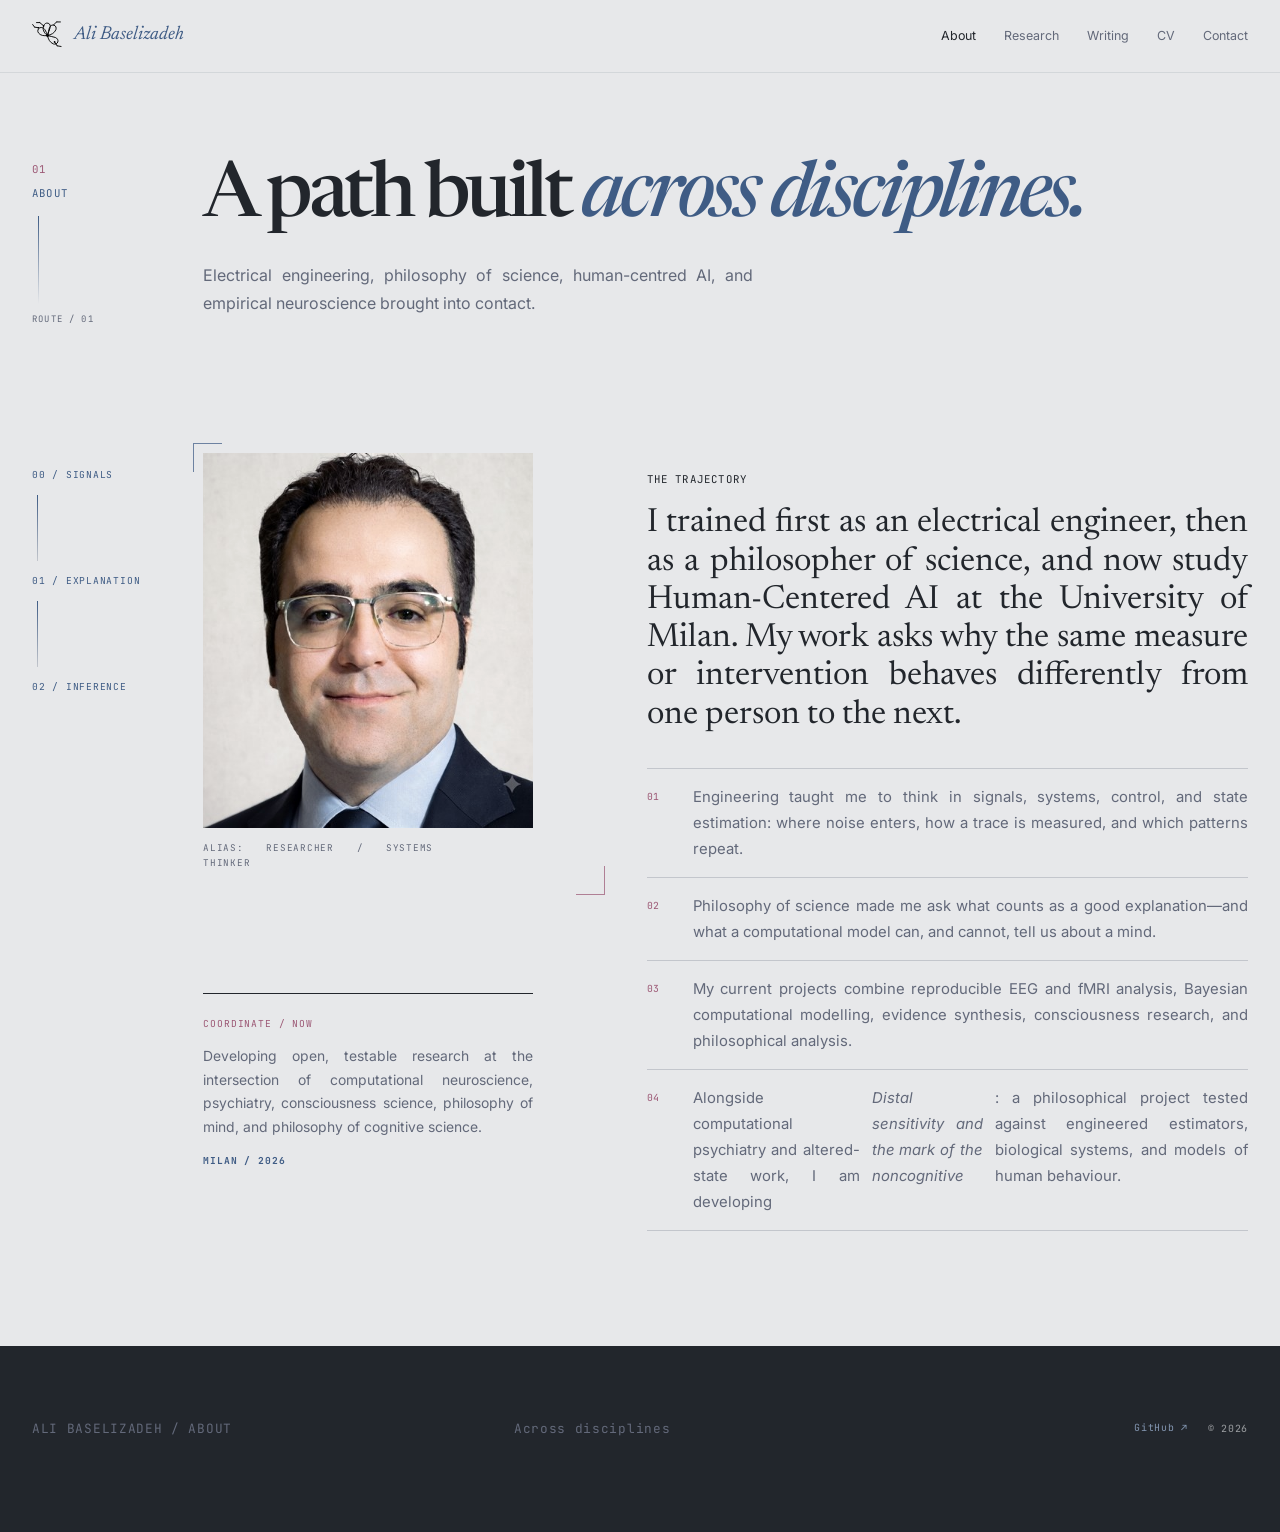
==== commit 44190705: "Simplify portfolio introduction and add neuron mark" ====
--- a/about.html
+++ b/about.html
@@ -1 +1 @@
-<!doctype html><html lang="en"><head><meta charset="utf-8"><meta name="viewport" content="width=device-width,initial-scale=1"><title>About — Ali Baselizadeh</title><link rel="preconnect" href="https://fonts.googleapis.com"><link href="https://fonts.googleapis.com/css2?family=Newsreader:opsz,wght@6..72,400;6..72,500&family=Inter:wght@400;500;600&family=JetBrains+Mono:wght@400;500&display=swap" rel="stylesheet"><link rel="stylesheet" href="style.css"><link rel="stylesheet" href="manus-mirror.css"></head><body class="theme-blue"><div class="site-shell"><header class="site-header"><div class="nav-frame"><a class="brand-lockup" href="index.html"><img src="media/ali-signal-mark.png" alt=""><span class="brand-name">Ali Baselizadeh</span></a><nav class="site-nav"><a class="active" href="about.html">About</a><a href="research.html">Research</a><a href="writing.html">Writing</a><a href="cv.html">CV</a><a href="contact.html">Contact</a></nav></div></header><main class="subpage"><div class="section-frame page-header"><div class="page-header-meta"><span>01</span><span>ABOUT</span><i class="route-stem"></i><small>ROUTE / 01</small></div><div><h1>A path built <em>across disciplines.</em></h1><p>Electrical engineering, philosophy of science, human-centred AI, and empirical neuroscience brought into contact.</p></div></div><section class="section-frame bio-section"><aside class="bio-route"><span>00 / SIGNALS</span><i></i><span>01 / EXPLANATION</span><i></i><span>02 / INFERENCE</span></aside><div class="bio-portrait fracture-corner"><img src="media/portrait.jpg" alt="Ali Baselizadeh"><p>ALIAS: RESEARCHER / SYSTEMS THINKER</p></div><div class="bio-copy"><p class="eyebrow-copy">THE TRAJECTORY</p><p class="bio-lead">I trained first as an electrical engineer, then as a philosopher of science, and now study Human-Centered AI at the University of Milan. My work asks why the same measure or intervention behaves differently from one person to the next.</p><div class="bio-paragraphs"><p><span>01</span>Engineering taught me to think in signals, systems, control, and state estimation: where noise enters, how a trace is measured, and which patterns repeat.</p><p><span>02</span>Philosophy of science made me ask what counts as a good explanation—and what a computational model can, and cannot, tell us about a mind.</p><p><span>03</span>My current projects combine reproducible EEG and fMRI analysis, Bayesian computational modelling, evidence synthesis, consciousness research, and philosophical analysis.</p><p><span>04</span>Alongside computational psychiatry and altered-state work, I am developing <em>Distal sensitivity and the mark of the noncognitive</em>: a philosophical project tested against engineered estimators, biological systems, and models of human behaviour.</p></div></div><aside class="bio-note"><span>COORDINATE / NOW</span><p>Developing open, testable research at the intersection of computational neuroscience, psychiatry, consciousness science, philosophy of mind, and philosophy of cognitive science.</p><strong>MILAN / 2026</strong></aside></section></main><footer class="site-footer"><div class="section-frame footer-frame"><p>ALI BASELIZADEH / ABOUT</p><p>Across disciplines</p><a href="https://github.com/AliBaselizadeh" target="_blank" rel="noopener">GitHub ↗</a><span>© <span id="year"></span></span></div></footer></div><script>document.getElementById('year').textContent=new Date().getFullYear()</script></body></html>+<!doctype html><html lang="en"><head><meta charset="utf-8"><meta name="viewport" content="width=device-width,initial-scale=1"><title>About — Ali Baselizadeh</title><link rel="preconnect" href="https://fonts.googleapis.com"><link href="https://fonts.googleapis.com/css2?family=Newsreader:opsz,wght@6..72,400;6..72,500&family=Inter:wght@400;500;600&family=JetBrains+Mono:wght@400;500&display=swap" rel="stylesheet"><link rel="stylesheet" href="style.css"><link rel="stylesheet" href="manus-mirror.css"></head><body class="theme-blue"><div class="site-shell"><header class="site-header"><div class="nav-frame"><a class="brand-lockup" href="index.html"><img src="media/neuron-mark.svg" alt=""><span class="brand-name">Ali Baselizadeh</span></a><nav class="site-nav"><a class="active" href="about.html">About</a><a href="research.html">Research</a><a href="writing.html">Writing</a><a href="cv.html">CV</a><a href="contact.html">Contact</a></nav></div></header><main class="subpage"><div class="section-frame page-header"><div class="page-header-meta"><span>01</span><span>ABOUT</span><i class="route-stem"></i><small>ROUTE / 01</small></div><div><h1>A path built <em>across disciplines.</em></h1><p>Electrical engineering, philosophy of science, human-centred AI, and empirical neuroscience brought into contact.</p></div></div><section class="section-frame bio-section"><aside class="bio-route"><span>00 / SIGNALS</span><i></i><span>01 / EXPLANATION</span><i></i><span>02 / INFERENCE</span></aside><div class="bio-portrait fracture-corner"><img src="media/portrait.jpg" alt="Ali Baselizadeh"><p>ALIAS: RESEARCHER / SYSTEMS THINKER</p></div><div class="bio-copy"><p class="eyebrow-copy">THE TRAJECTORY</p><p class="bio-lead">I trained first as an electrical engineer, then as a philosopher of science, and now study Human-Centered AI at the University of Milan. My work asks why the same measure or intervention behaves differently from one person to the next.</p><div class="bio-paragraphs"><p><span>01</span>Engineering taught me to think in signals, systems, control, and state estimation: where noise enters, how a trace is measured, and which patterns repeat.</p><p><span>02</span>Philosophy of science made me ask what counts as a good explanation—and what a computational model can, and cannot, tell us about a mind.</p><p><span>03</span>My current projects combine reproducible EEG and fMRI analysis, Bayesian computational modelling, evidence synthesis, consciousness research, and philosophical analysis.</p><p><span>04</span>Alongside computational psychiatry and altered-state work, I am developing <em>Distal sensitivity and the mark of the noncognitive</em>: a philosophical project tested against engineered estimators, biological systems, and models of human behaviour.</p></div></div><aside class="bio-note"><span>COORDINATE / NOW</span><p>Developing open, testable research at the intersection of computational neuroscience, psychiatry, consciousness science, philosophy of mind, and philosophy of cognitive science.</p><strong>MILAN / 2026</strong></aside></section></main><footer class="site-footer"><div class="section-frame footer-frame"><p>ALI BASELIZADEH / ABOUT</p><p>Across disciplines</p><a href="https://github.com/AliBaselizadeh" target="_blank" rel="noopener">GitHub ↗</a><span>© <span id="year"></span></span></div></footer></div><script>document.getElementById('year').textContent=new Date().getFullYear()</script></body></html>
